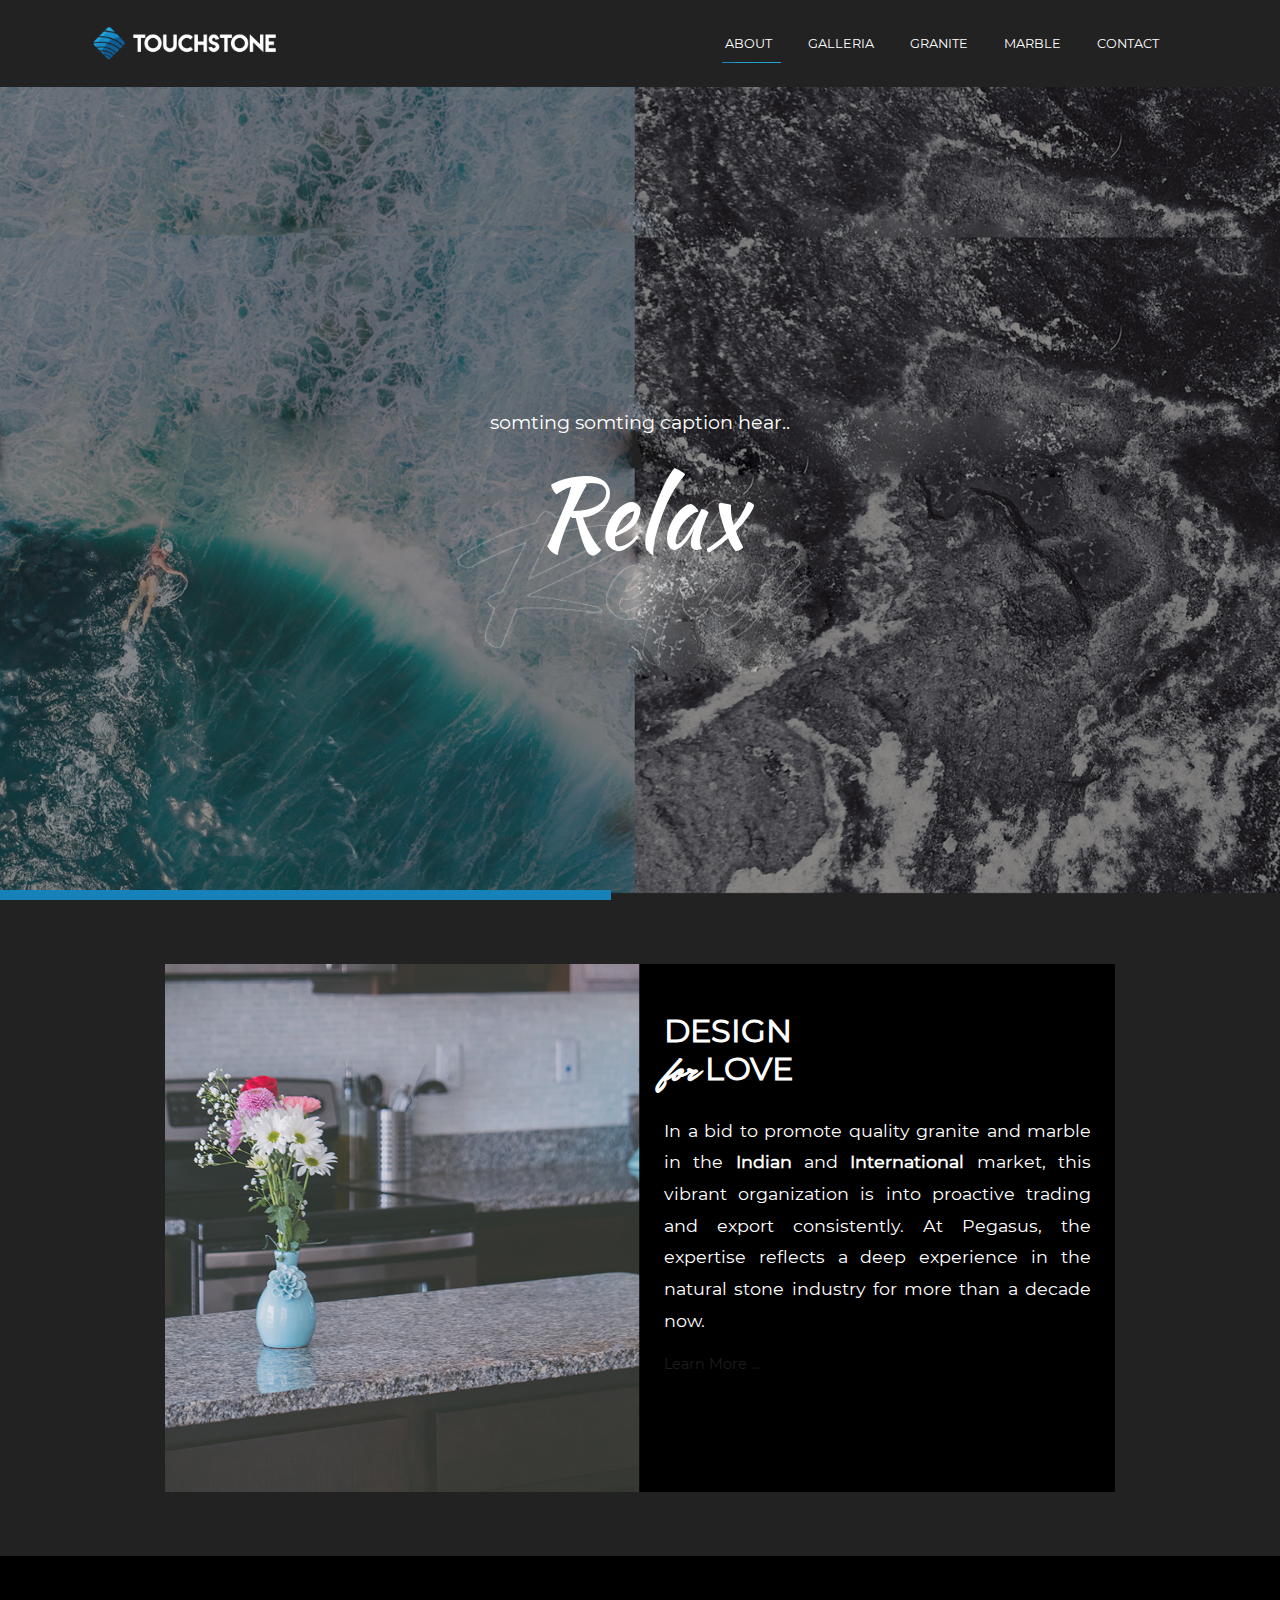
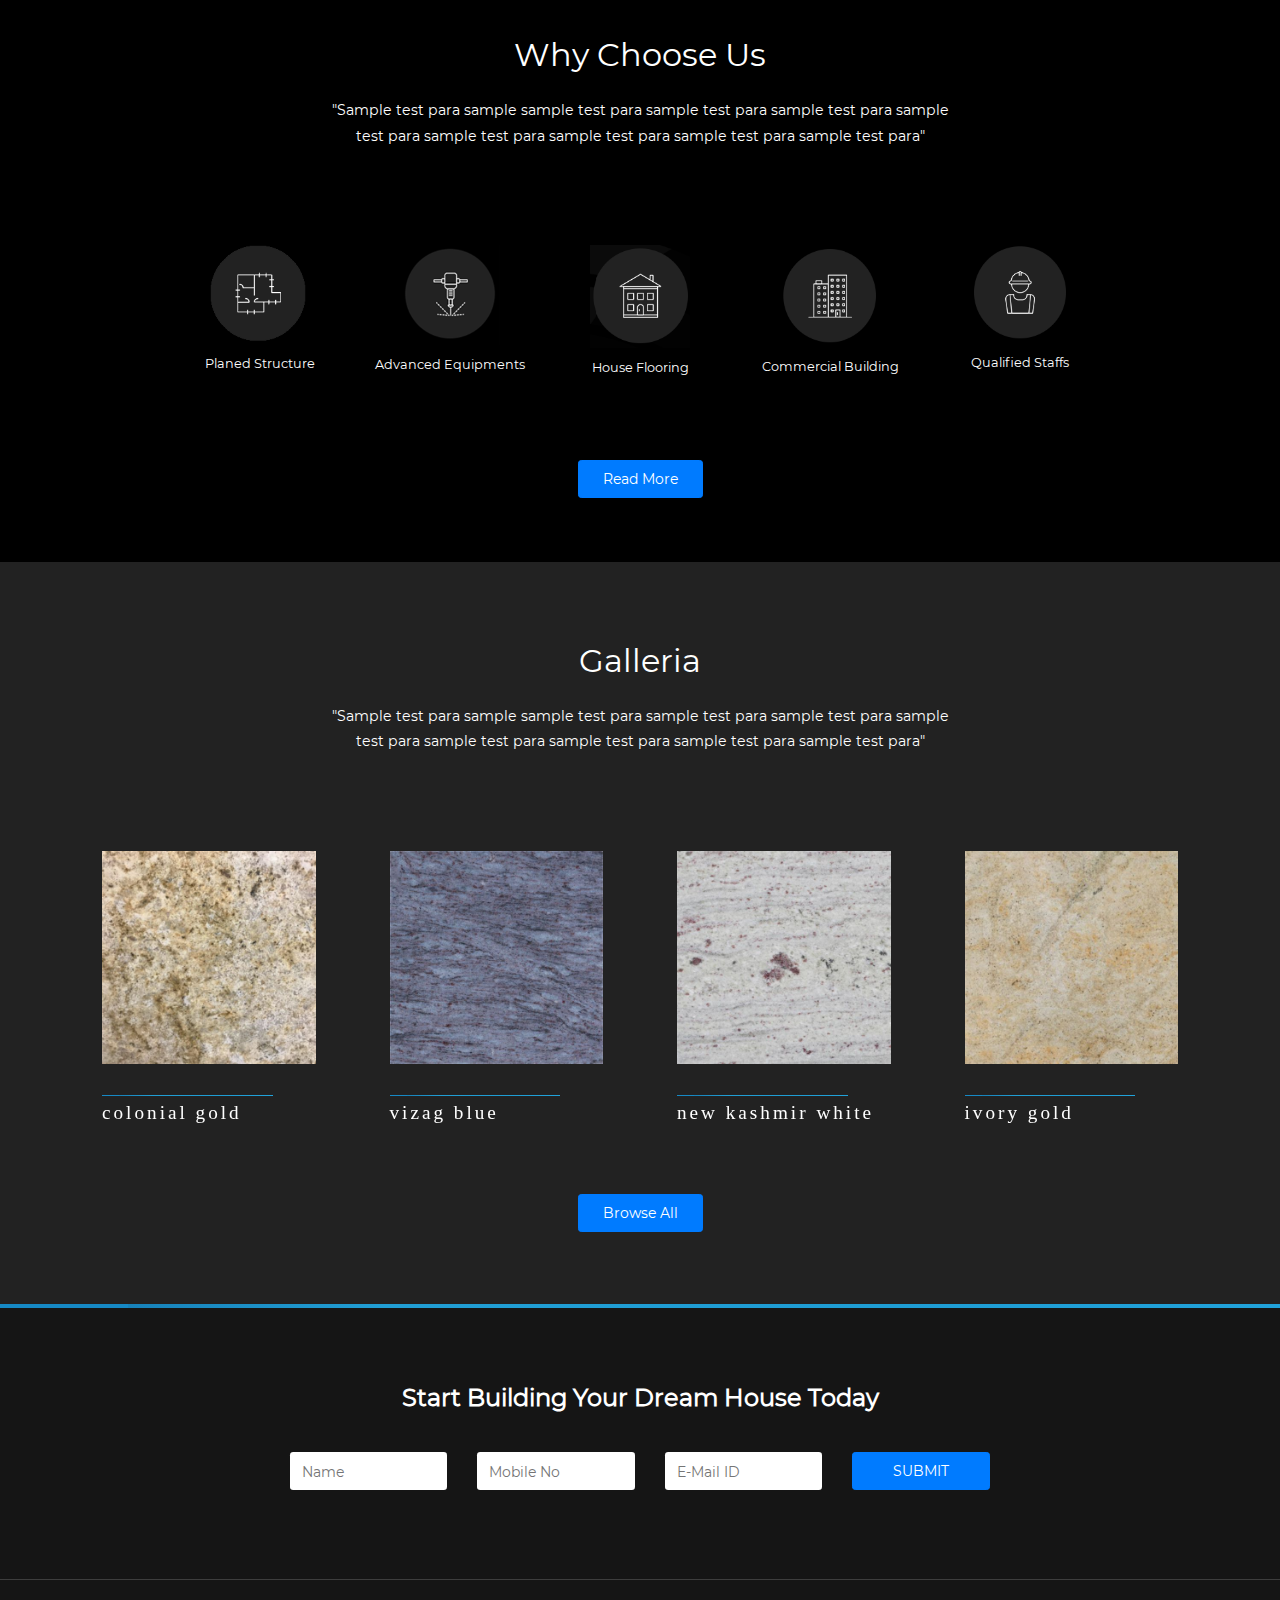
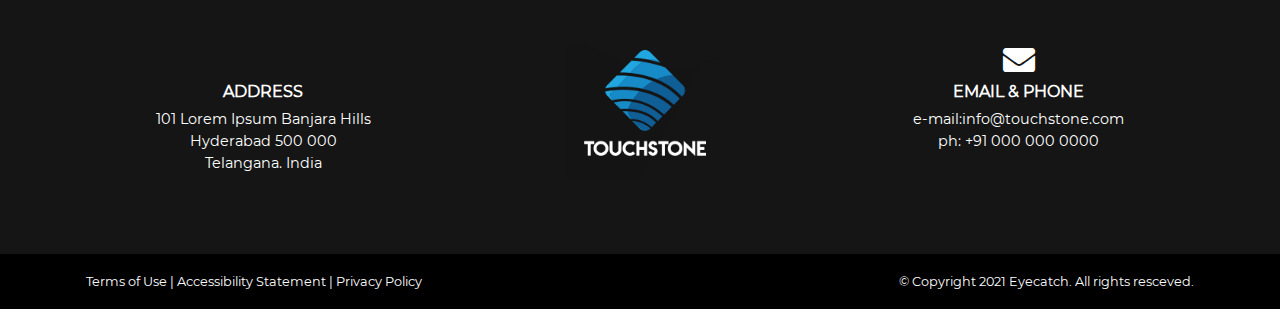
==== index.html @ d10c73c7 "wip" ====
<!DOCTYPE html>
<html lang="en">
<head>
  <meta charset="utf-8">
  <title>Touchstone</title>
  <meta content="width=device-width, initial-scale=1.0" name="viewport">
  <meta content="" name="keywords">
  <meta content="" name="description">
<meta name="theme-color" content="#ffffff">
  <link href="lib/bootstrap/css/bootstrap.min.css" rel="stylesheet">
  <link href="https://pro.fontawesome.com/releases/v5.10.0/css/all.css" rel="stylesheet" >
	<link href="https://fonts.googleapis.com/icon?family=Material+Icons" rel="stylesheet">
	  <link href="lib/animate/aos.css" rel="stylesheet">
	<link rel="stylesheet" href="lib/owl/owl.carousel.min.css" />
	<link rel="stylesheet" href="lib/viewbox/viewbox.css">
	<link href="lib/slider/css/style.css" rel="stylesheet">
	<link href="lib/slider/css/jquery.carousel-line-arrow.css" rel="stylesheet">

	<link href="css/style.css" rel="stylesheet">
</head>
<body id="page-top" class="home_page">
<div id="header" class="header-bg">
<nav class="navbar navbar-b navbar-trans navbar-expand-lg fixed-top" id="mainNav">
    <div class="container container-xl">
      <a class="navbar-brand js-scroll" href="#page-top"><img src="images/logo.png" alt="logo" class="logow"/></a>
      <button class="navbar-toggler collapsed" type="button" data-toggle="collapse" data-target="#navbarDefault"
        aria-controls="navbarDefault" aria-expanded="false" aria-label="Toggle navigation">
        <span></span>
        <span></span>
        <span></span>
      </button>
      <div class="navbar-collapse collapse justify-content-end" id="navbarDefault">
        <ul class="navbar-nav">
          <li class="nav-item">
			<a class="nav-link js-scroll about-link active" href="#about">About<span class="nav-line"></span></a>	
          </li>
          <li class="nav-item">
            <a class="nav-link js-scroll about-link" href="#galleria">Galleria</a>
          </li>
          <li class="nav-item">
            <a class="nav-link js-scroll about-link" href="products.html#Granite">Granite</a>
          </li>
			<li class="nav-item">
				<a class="nav-link js-scroll about-link" href="products.html#Marble">Marble</a>
			</li>
          <li class="nav-item">
            <a class="nav-link js-scroll about-link" href="#contact">Contact</a>
          </li>
        </ul>
      </div>
    </div>
  </nav>
</div>

<!--/ Home Slider Star /-->

	<div id="home" class="your-slider intro">
		<div class="your-slider-item">
			<img src="images/slider_bg_one.png" alt="">
			<div class="substrate"></div>
			<div class="slide-content">
				<p class="slider-caption">somting somting caption hear..</p>
				<h1 class="intro-title mb-4">Relax</h1>
			</div>
		</div>
		<div class="your-slider-item">
			<img src="images/slider_bg_one.png" alt="">
			<div class="substrate"></div>
			<div class="slide-content">
				<p class="slider-caption">somting somting caption hear..</p>
				<h1 class="intro-title mb-4">Relax</h1>
			</div>
		</div>
		<div class="your-slider-item">
			<img src="images/slider_bg_one.png" alt="">
			<div class="substrate"></div>
			<div class="slide-content">
				<p class="slider-caption">somting somting caption hear..</p>
				<h1 class="intro-title mb-4">Relax</h1>
			</div>
		</div>
		<div class="your-slider-item">
			<img src="images/slider_bg_one.png" alt="">
			<div class="substrate"></div>
			<div class="slide-content">
				<p class="slider-caption">somting somting caption hear..</p>
				<h1 class="intro-title mb-4">Relax</h1>
			</div>
		</div>
		<div class="your-slider-item">
			<img src="images/slider_bg_one.png" alt="">
			<div class="substrate"></div>
			<div class="slide-content">
				<p class="slider-caption">somting somting caption hear..</p>
				<h1 class="intro-title mb-4">Relax</h1>
			</div>
		</div>
	</div>
</div>
<!--/ Home Slider End /-->

<section id="about" class="about sec-pt4 sec-pb4"> 
	<div class="container">
		<div class="row justify-content-center">
			<div class="col-lg-5 bg-black-color p-0">
				<img src="images/about_img.png" alt="" class="img-fluid" />
			</div>
			<div class="col-lg-5 bg-black-color p-4">
				<h2 class="design-title pt-4">DESIGN<br><span class="sub-title-font">for</span> LOVE</h2>
				<div class="para">In a bid to promote quality granite and marble in the <b>Indian</b> and <b>International</b> market, this vibrant organization
				is into
				proactive trading and export consistently. At Pegasus, the expertise reflects a deep experience in the natural
				stone industry for more than a decade now.</div>
				<div class="learn-more"><a href="about.html">Learn More ...</a></div>
			</div>
		</div>
	</div>
</section> 

<section id="why" class="why sec-pt4 sec-pb4">
	<div class="container">
		<div class="row justify-content-center">
			<div class="col-md-7">
				<h2 class="subhead white-color">Why Choose Us</h2>
				<div class="para-center">"Sample test para sample sample test para sample test para sample test para sample test para sample test para sample test para sample test para sample test para"</div>
			</div> 
		</div>
		<div class="row sec-pt6 justify-content-between">
				<div class="col-md-1"></div>
				<div class="col-md-2 text-center">
					<img src="images/planed.png" class="circle-img" alt="" />
					<p class="icon-caption pt-2">Planed Structure</p>
				</div>
				<div class="col-md-2 text-center">
					<img src="images/equipments.png" class="circle-img" alt="" />
					<p class="icon-caption pt-2">Advanced Equipments</p> </div>
				<div class="col-md-2 text-center">
					<img src="images/house_flooring.png" class="circle-img" alt="" />
					<p class="icon-caption pt-2">House Flooring</p> </div>
				<div class="col-md-2 text-center">
					<img src="images/commercial_building.png" class="circle-img" alt="" />
					<p class="icon-caption pt-2">Commercial Building</p> </div>
				<div class="col-md-2 text-center">
					<img src="images/qualified_staffs.png" class="circle-img" alt="" />
					<p class="icon-caption pt-2">Qualified Staffs</p> </div>
				<div class="col-md-1"></div>
		</div>
		<div class="row sec-pt4 justify-content-center">
			<button type="button" class="btn btn-primary btn-sm">Read More</button>
		</div>
	</div>	
</section>

<section class="col-xl-12 productBlock">
	<div class="row justify-content-between">
		<div class="modal fade" id="productModal">
			<div class="modal-dialog modal-xl">
				<div class="modal-content">
				</div>
			</div>
		</div>
	</div>
</section>

<section id="galleria" class="galleria sec-pt4">
	<div class="container sec-pb4">
		<div class="row justify-content-center">
			<div class="col-md-7">
		<h2 class="subhead white-color">Galleria</h2>
				<div class="para-center">"Sample test para sample sample test para sample test para sample test para sample test
					para sample test para sample test para sample test para sample test para"</div>
			</div>
		</div>
		
			<div id="galleria-carousel" class="row sec-pt4">
				<div class="owl-carousel owl-theme">
				</div>
			</div>
		<h6 class="text-center"><a href="/products.html#Granite" class="btn btn-primary btn-sm">Browse All</a></h6>
	</div>
	<div class="center-line"></div>
</section>

<section id="contact" class="house-contact sec-pt4 sec-pb4">
	<div class="container">
		<h2 class="min-subhead white-color">Start Building Your Dream House Today</h2>
		<div class="row justify-content-center">
			<form id="contact-form" method="post" class="col-md-8 pad-t" name="contact-form" action="send_form_email.php">
				<div class="form-box">
					<input type="text" name="fullname" id="fullname" placeholder="Name" required="required"
						data-error="Name is required.">
				</div>
				<div class="form-box">
					<input type="text" id="mobile" name="mobile" placeholder="Mobile No" required="required"
						data-error="Mobile Number is required.">
				</div>
				<div class="form-box">
					<input type="email" name="email" id="email" placeholder="E-Mail ID" required="required"
						data-error="E-mail id is required.">
				</div>
				<div class="form-box">
					<button class="btn btn-primary btn-sm" type="submit" placeholder="SUBMIT" value="SEND"
						id="submit">SUBMIT</button>
				</div>
			</form>
		</div>
	</div>
</section>	
		<hr/>
<footer id="footer" class="footer sec-pt4">		
	<div class="container sec-pb4">
		<div class="row justify-content-around">
			<div class="text-center">
				<i class="far fa-map-marker-alt"></i>
				<h6 class="white-color">ADDRESS</h6>
				<p class="adds">101 Lorem Ipsum Banjara Hills<br>Hyderabad 500 000<br>Telangana. India </p>
			</div>
				<div>
					<img src="images/footer_logo.png" alt="" width="200px" class="pl-4 pr-4 pt-0" />
				</div>
			<div class="text-center">
				<i class="fa fa-envelope" aria-hidden="true"></i>
				<h6 class="white-color">EMAIL & PHONE</h6>
				<p class="adds">e-mail:info@touchstone.com<br>ph: +91 000 000 0000</p>
			</div>
		</div>
	</div>
</footer>
	<!-- Copyright -->
<div class="subfooter">
	<div class="container">
	<div class="row justify-content-between p-3" style="background-color: rgba(0, 0, 0, 0.2);">
		<div class="subfooter-para">Terms of Use | Accessibility Statement | Privacy Policy</div>
		<div class="subfooter-para">© Copyright 2021 <a class="white-color" href="https://eyecatch.co.in/">Eyecatch</a>. All rights resceved.</div>
	</div>
	</div>
</div>
	<!-- Copyright -->


  <a href="#" class="back-to-top"><i class="fa fa-chevron-up"></i></a>
  <div id="preloader"></div>
  <script src="lib/jquery/jquery.min.js"></script>
  <script src="lib/jquery/jquery-migrate.min.js"></script>
<script src="js/ajax.js"></script>
  <script src="lib/popper/popper.min.js"></script>
<script src="lib/bootstrap/js/bootstrap.min.js"></script>
  <script src="lib/easing/easing.min.js"></script>
  <script src="lib/counterup/jquery.counterup.js"></script>
  <script src="lib/animate/aos.js"></script>
	<script src="lib/owl/owl.carousel.min.js"></script>
  <script src="js/jquery.validate.min.js"></script>
<script src="lib/viewbox/jquery.viewbox.min.js"></script>
	<script src="js/jquery.animateTyping.js"></script>

<script src="lib/slider/js/jquery.carousel-line-arrow.js"></script>
<script src="lib/slider/js/main.js"></script>

	<script src="js/main.js"></script>
</body>
</html>
---- lib/viewbox/viewbox.css ----
.viewbox-container{
	position: fixed;
	top: 0;
	left: 0;
	right: 0;
	bottom: 0;
	background: rgba(0,0,0,.5);
	z-index: 700;
}
.viewbox-body{
	display: flex;
	flex-direction: column;
	position: absolute;
	top: 50%;
	left: 50%;
	background: #fff;
	-webkit-border-radius: 10px;
	-moz-border-radius: 10px;
	border-radius: 10px;
	-webkit-box-shadow: 0 0 10px rgba(0, 0, 0, 0.6);
	-moz-box-shadow: 0 0 10px rgba(0, 0, 0, 0.6);
	box-shadow: 0 0 10px rgba(0, 0, 0, 0.6);
	overflow: auto;
}
.viewbox-header{
	padding: 10px 0 0;
	margin: 0 10px;
	overflow: hidden;
	text-overflow: ellipsis;
	white-space: nowrap;
	max-width: 100%;
}
.viewbox-content{
	margin: 10px;
	width: 300px;
	height: 300px;
}
.viewbox-footer{
	padding: 0 0 10px;
	margin: 0 10px;
	overflow: hidden;
	text-overflow: ellipsis;
	white-space: nowrap;
	max-width: 100%;
}
.viewbox-content .viewbox-image{
	width: 100%;
	height: 100%;
}

/* buttons */
.viewbox-button-default{
	cursor: pointer;
    height: 64px;
    width: 64px;
}
.viewbox-button-default > svg{
	width: 100%;
	height: 100%;
	background: inherit;
	fill: inherit;
	pointer-events: none;
	transform: translateX(0px);
}
.viewbox-button-default{
	fill: #999;
}
.viewbox-button-default:hover{
    fill: #fff;
}

.viewbox-button-close{
	position:absolute;
	top:10px;
	right: 10px;
	z-index:9;
}
.viewbox-button-full-screen{
	position:absolute;
	top:84px;
	right: 10px;
	z-index:9;
}
.viewbox-button-next,
.viewbox-button-prev{
	position:absolute;
	top: 50%;
	height: 128px;
    width: 128px;
	margin: -64px 0 0;
	z-index:9;
}
.viewbox-button-next{
	right: 10px;
}
.viewbox-button-prev{
	left: 10px;
}
@media (max-width: 480px) {
	.viewbox-button-close{
		top: 0;
		right: 0;
	}
	.viewbox-button-next,
	.viewbox-button-prev{
		height: 81px;
    	width: 81px;
		margin-top: -40px;
	}
	.viewbox-button-next{
		right:-15px;
	}
	.viewbox-button-prev{
		left:-15px;
	}
}

/* loader */
.viewbox-container .loader{
	widows: 100%;
	position: absolute;
	left: 50%;
	top: 50%;
	margin:-25px 0 0 -25px;
}
.viewbox-container .loader *{
	margin: 0;
	padding: 0;
}
.viewbox-container .loader .spinner{
	width: 50px;
	height: 50px;
	position: relative;
	margin: 0 auto;
}
.viewbox-container .loader .double-bounce1,
.viewbox-container .loader .double-bounce2{
	width: 100%;
	height: 100%;
	border-radius: 50%;
	background-color: #999;
	opacity: 0.6;
	position: absolute;
	top: 0;
	left: 0;
	-webkit-animation: sk-bounce 2.0s infinite ease-in-out;
	animation: sk-bounce 2.0s infinite ease-in-out;
}
.viewbox-container .loader .double-bounce2 {
	-webkit-animation-delay: -1.0s;
	animation-delay: -1.0s;
}
@-webkit-keyframes sk-bounce{
	0%, 100% { -webkit-transform: scale(0.0) }
	50% { -webkit-transform: scale(1.0) }
}

@keyframes sk-bounce{
	0%, 100% { 
		transform: scale(0.0);
		-webkit-transform: scale(0.0);
	} 50% { 
		transform: scale(1.0);
		-webkit-transform: scale(1.0);
	}
}
---- lib/slider/css/style.css ----
* {
  margin: 0;
  padding: 0;
}

body .wrapper {
  max-width: 800px;
  width: 100%;
  margin: 150px auto;
  padding-top: 20px;
}

body .wrapper .your-slider {
  width: 100%;
}
/*# sourceMappingURL=style.css.map */
---- css/style.css ----
/*======================================
//--//-->   STYLES GENERALES
======================================*/

@font-face {
    font-family: 'Montserrat';
    src: url('../fonts/Montserrat-Regular.ttf');
    font-weight: normal;
    font-style: normal;
}

@font-face {
    font-family: 'OpenSans';
    src: url('../fonts/OpenSans-Regular.ttf');
    font-weight: normal;
    font-style: normal;
}

@font-face {
    font-family: 'KaushanScript-Regular';
    src: url('../fonts/KaushanScript-Regular.ttf');
    font-weight: normal;
    font-style: normal;
}

@font-face {
    font-family: 'PermanentMarker-Regular';
    src: url('../fonts/PermanentMarker-Regular.ttf');
    font-weight: normal;
    font-style: normal;
}

@font-face {
    font-family: 'MrDafoe-Regular';
    src: url('../fonts/MrDafoe-Regular.ttf');
    font-weight: normal;
    font-style: normal;
}

body {
    background-color: transparent;
    color: #000000;
    font-size: 1.1rem;
    line-height: 1.8;
    font-family: "Montserrat", sans-serif;
    overflow-x: hidden !important;
}

* {
    -webkit-box-sizing: border-box;
    -moz-box-sizing: border-box;
    box-sizing: border-box;
}

:root {
    --green: #44956f;
    --dark-green: #307e64;
    --white: #fff;
    --blue: #0f8fe0;
    --dark-blue: #00508d;
    --site-blue: #475776;
}

.gradient-blue {
    background-image: linear-gradient(180deg, var(--site-blue)2%, var(--site-blue));
}


h1,
h2,
h3,
h4,
h5,
h6 {
    color: #000000;
}

a {
    color: #1e1e1e;
    transition: all 0.5s ease-in-out;
}

a:hover {
    color: #aa6124;
    text-decoration: none;
    transition: all 0.5s ease-in-out;
}

.overlay-mf {
    background-color: #475776;
}

.overlay-mf {
    position: absolute;
    top: 0;
    left: 0px;
    padding: 0;
    height: 100%;
    width: 100%;
    opacity: .7;
}

.paralax-mf {
    position: relative;
    padding: 8rem 0;
}

.table-cell {
    display: table-cell;
    vertical-align: middle;
}

.sec-pt6 {
    padding-top: 6rem;
}

.sec-pb6 {
    padding-bottom: 6rem;
}

.sec-pt4 {
    padding-top: 4rem;
}

.sec-pb4 {
    padding-bottom: 4rem;
}

.sec-mt4 {
    margin-top: 4rem;
}

.sec-mb4 {
    margin-bottom: 4rem;
}

.sec-pl3 {
    padding-left: 3rem;
}

.sec-pt2 {
    padding-top: 2rem;
}

.sec-pb2 {
    padding-bottom: 2rem;
}

.sec-pt1 {
    padding-top: 1rem;
}

.sec-pb1 {
    padding-bottom: 1rem;
}

/* logo */
.logow {
    width: 200px;
    height: auto;
}

.logo-show {
    width: 150px;
    height: auto;
}


/* Prelaoder */
#preloader {
    position: fixed;
    top: 0;
    left: 0;
    right: 0;
    bottom: 0;
    z-index: 9999;
    overflow: hidden;
    background: #ffffff;
}

#preloader:before {
    content: "";
    position: fixed;
    top: calc(50% - 30px);
    left: calc(50% - 30px);
    border: 6px solid #475776;
    border-top: 6px solid #fff;
    border-radius: 50%;
    width: 60px;
    height: 60px;
    -webkit-animation: animate-preloader 1s linear infinite;
    animation: animate-preloader 1s linear infinite;
}

@-webkit-keyframes animate-preloader {
    0% {
        -webkit-transform: rotate(0deg);
        transform: rotate(0deg);
    }

    100% {
        -webkit-transform: rotate(360deg);
        transform: rotate(360deg);
    }
}

@keyframes animate-preloader {
    0% {
        -webkit-transform: rotate(0deg);
        transform: rotate(0deg);
    }

    100% {
        -webkit-transform: rotate(360deg);
        transform: rotate(360deg);
    }
}

/*======================================
//--//-->   NAVBAR
======================================*/


.navbar-b {
    transition: all .5s ease-in-out;
    background-color: rgb(34 34 34);
    padding-top: 0.8rem;
    padding-bottom: 0.8rem;
    font-family: "Montserrat", sans-serif;
}

.navbar-b.navbar-reduce {
    box-shadow: 0px 6px 9px 0px rgba(0, 0, 0, 0.06);
}

.navbar-b.navbar-trans .nav-item,
.navbar-b.navbar-reduce .nav-item {
    position: relative;
    padding-right: 10px;
    padding-left: 0;
}

.home_page .navbar-b.navbar-trans .nav-link {
    color: #ffffff;
}

.navbar-b.navbar-trans .nav-link,
.navbar-b.navbar-reduce .nav-link {
    color: #ffffff;
    text-transform: uppercase;
    font-size: 0.8rem;
    font-weight: 100;
    font-family: "Montserrat", sans-serif;
}

.navbar-b.navbar-trans .nav-link:before,
.navbar-b.navbar-reduce .nav-link:before {
    position: absolute;
    content: '';
    height: 1px;
    right: 0;
    left: 0;
    bottom: 0;
    transition: all 500ms ease;
}

/* .navbar-b.navbar-trans .nav-link:hover,
.navbar-b.navbar-reduce .nav-link:hover {
    color: #475776;
    font-weight: 700;
} */

.navbar-b.navbar-trans .nav-link:hover:before,
.navbar-b.navbar-reduce .nav-link:hover:before {
    width: 35px;
}

.navbar-b.navbar-trans .nav-link:hover:before,
.navbar-b.navbar-reduce .nav-link:hover:before,
.navbar-b.navbar-trans .show>.nav-link:before,
.navbar-b.navbar-trans .active>.nav-link:before,
.navbar-b.navbar-trans .nav-link.show:before,
.navbar-b.navbar-trans .nav-link.active:before,
.navbar-b.navbar-reduce .show>.nav-link:before,
.navbar-b.navbar-reduce .active>.nav-link:before,
.navbar-b.navbar-reduce .nav-link.show:before,
.navbar-b.navbar-reduce .nav-link.active:before {
    width: 67%;
    background: linear-gradient(to right, #1689c5 10%, #1782ba 10%, #219fd5 30%, #1e9dd4 70%, #21a3db 100%, #21a5de 100%);
}

.navbar-b.navbar-trans .nav-link:before {
    background-color: transparent;
}

.navbar-b.navbar-trans #brochure-nav .nav-link:before {
    background-color: #c4094a;
}


/* .navbar-b.navbar-trans .nav-link:hover {
    color: #475776;
    font-weight: 700;
} */

/* .navbar-b.navbar-trans .show>.nav-link,
.navbar-b.navbar-trans .active>.nav-link,
.navbar-b.navbar-trans .nav-link.show,
.navbar-b.navbar-trans .nav-link.active {
    color: #333333;
    font-weight: 700;
    font-family: "Montserrat", sans-serif;
} */

.nav-line {
    opacity: 0;
    text-align: center;
    line-height: 1.4;
}

.navbar-b.navbar-trans .nav-link.active .nav-line {
    opacity: 1;
    text-align: center;
    line-height: 1.4;
}

.nav-line:after {
    background: linear-gradient(to right, #1689c5 10%, #1782ba 10%, #219fd5 30%, #1e9dd4 70%, #21a3db 100%, #21a5de 100%);
    position: absolute;
    content: '';
    height: 1px;
    right: 15px;
    left: 15px;
    bottom: 0;
}

.navbar-b.navbar-reduce {
    transition: all .5s ease-in-out;
    background-color: rgb(34 34 34);
    padding-top: 2px;
    padding-bottom: 2px;
    border-bottom: 1px solid #848484;
}

.navbar-b.navbar-reduce .nav-link {
    color: #ffffff;
    font-family: "Montserrat", sans-serif;
}

.navbar-b.navbar-reduce .nav-link:before {
    background-color: transparent;
}

.navbar-b.navbar-reduce .navbar-brand {
    color: #79716d;
}

.navbar-b.navbar-reduce .navbar-toggler span {
    background-color: #ffffff;
}

.navbar-b .navbar-brand {
    color: #fff;
    font-size: 1.6rem;
    font-weight: 600;
}

.navbar-b .navbar-nav .dropdown-item.show .dropdown-menu,
.navbar-b .dropdown.show .dropdown-menu,
.navbar-b .dropdown-btn.show .dropdown-menu {
    -webkit-transform: translate3d(0px, 0px, 0px);
    transform: translate3d(0px, 0px, 0px);
    visibility: visible !important;
}

.navbar-b .dropdown-menu {
    margin: 1.12rem 0 0;
    border-radius: 0;
}

.navbar-b .dropdown-menu .dropdown-item {
    padding: .7rem 1.7rem;
    transition: all 500ms ease;
}

.navbar-b .dropdown-menu .dropdown-item:hover {
    background-color: #0078ff;
    color: #fff;
    transition: all 500ms ease;
}

.navbar-b .dropdown-menu .dropdown-item.active {
    background-color: #0078ff;
}

/*--/ Hamburger Navbar /--*/
.navbar-toggler {
    position: relative;
}

.navbar-toggler:focus,
.navbar-toggler:active {
    outline: 0;
}

.navbar-toggler span {
    display: block;
    background-color: #ffffff;
    height: 3px;
    width: 25px;
    margin-top: 4px;
    margin-bottom: 4px;
    -webkit-transform: rotate(0deg);
    transform: rotate(0deg);
    left: 0;
    opacity: 1;
}

.navbar-toggler span:nth-child(1),
.navbar-toggler span:nth-child(3) {
    transition: -webkit-transform .35s ease-in-out;
    transition: transform .35s ease-in-out;
    transition: transform .35s ease-in-out, -webkit-transform .35s ease-in-out;
}

.navbar-toggler:not(.collapsed) span:nth-child(1) {
    position: absolute;
    left: 12px;
    top: 10px;
    -webkit-transform: rotate(135deg);
    transform: rotate(135deg);
    opacity: 0.9;
}

.navbar-toggler:not(.collapsed) span:nth-child(2) {
    height: 12px;
    visibility: hidden;
    background-color: transparent;
}

.navbar-toggler:not(.collapsed) span:nth-child(3) {
    position: absolute;
    left: 12px;
    top: 10px;
    -webkit-transform: rotate(-135deg);
    transform: rotate(-135deg);
    opacity: 0.9;
}

/*======================================
//--//-->   INTRO
======================================*/
.slider-one {
    background: url('../images/slider_bg_one.jpg');
    background-repeat: no-repeat;
    background-size: cover;
    height: 100vh;
    background-position: center;
}

.slider-two {
    background: url('../images/slider_bg_two.jpg');
    background-repeat: no-repeat;
    background-size: cover;
    height: 100vh;
    background-position: center;
}

.slider-three {
    background: url('../images/slider_bg_three.jpg');
    background-repeat: no-repeat;
    background-size: cover;
    height: 100vh;
    background-position: center;
}

.slider-four {
    background: url('../images/slider_bg_foure.jpg');
    background-repeat: no-repeat;
    background-size: cover;
    height: 100vh;
    background-position: center;
}

.slider-five {
    background: url('../images/slider_bg_five.jpg');
    background-repeat: no-repeat;
    background-size: cover;
    height: 100vh;
    background-position: center;
}

.carousel-inner {
    width: 100%;
    height: auto;
    position: relative;
}

#home .carousel-inner img {
    width: 100%;
    height: 100vh;
}

.intro {
    position: relative;
    color: #fff;
}

.intro .intro-content {
    text-align: left !important;
    position: absolute;
}

.intro .overlay-itro {
    background-color: rgba(0, 0, 0, 0.2);
    position: absolute;
    top: 0;
    left: 0px;
    padding: 0;
    height: 100%;
    width: 100%;
    opacity: .9;
    z-index: 1;
}

.intro .intro-title {
    color: #fff;
    font-weight: 500;
    font-size: 6rem;
    text-align: center !important;
    font-family: 'KaushanScript-Regular';
    /* font-family: 'PermanentMarker-Regular'; */
}

.title-font {
    font-family: 'PermanentMarker-Regular';
}

.sub-title-font {
    font-family: 'MrDafoe-Regular';
}

.intro-single .intro-title {
    text-transform: uppercase;
    font-size: 3rem;
    text-align: left;
}

.intro .slide-content {
    position: absolute;
    top: 45%;
    /* left: 9%; */
    text-align: center;
}

.logo-img {
    width: 150px !important;
    height: auto !important;
    position: absolute;
    top: 0;
    left: 10%;
}

.carousel-indicators li {
    border-radius: 50%;
    border: 3px solid #ffffff;
    width: 15px;
    height: 15px;
    background-color: transparent;
}

.carousel-indicators .active {
    background-color: #128e40;
}

.border-bline {
    border-bottom: 3px solid #AA6124;
    width: 20%;
}

@-webkit-keyframes zoomout {
    0% {
        transform: scale(1.1);
    }

    50% {
        transform: scale(1.05);
    }

    100% {
        transform: scale(1);
    }
}

@keyframes zoomout {
    0% {
        transform: scale(1.1);
    }

    50% {
        transform: scale(1.05);
    }

    100% {
        transform: scale(1);
    }
}

@-webkit-keyframes run {
    0% {
        left: 0;
    }

    100% {
        left: 100%;
    }
}

@keyframes run {
    0% {
        left: 0;
    }

    100% {
        left: 100%;
    }

}

@-webkit-keyframes zoomIn {
    0% {
        transform: scale(1);
    }

    /* 50% {
        transform: scale(1.1);
    } */

    100% {
        transform: scale(1.2);
    }
}

@keyframes zoomIn {
    0% {
        transform: scale(1);
    }

    /* 50% {
        transform: scale(1.1);
    } */

    100% {
        transform: scale(1.2);
    }
}

.intro .intro-title {
    -webkit-animation: linear infinite;
    -webkit-animation-name: run;
    -webkit-animation-duration: 3s;
    animation: linear infinite;
    animation-name: run;
    animation-duration: 3s;
}

.slider-caption {
    font-size: 1.2rem;
}

/* .carousel-inner .slider {
    -webkit-animation: zoomout 3s ease-in;
    animation: zoomout 3s ease-in;
}

.animated {
    -webkit-animation-duration: 1.5s;
    animation-duration: 1.5s;
} */



/*======================================
//--//-->   HOME
======================================*/
/* .header-bg {
    background-image: linear-gradient(to right, rgba(255, 255, 255, 0) 50%, rgba(255, 255, 255, 0) 50%, rgba(255, 255, 255, 1) 50%, rgba(255, 255, 255, 1) 100%), url('../images/pegasus-cover-bg.jpg');
    background-repeat: no-repeat;
} */

/* .header-bg {
    -webkit-animation: fadeinout 3s linear forwards infinite;
    animation: fadeinout 3s linear forwards infinite;
    opacity: 0;
}

@-webkit-keyframes fadeinout {
    50% {
        opacity: 1;
    }
}

@keyframes fadeinout {
    50% {
        opacity: 1;
    }
} */

.home {
    background-size: cover;
    top: 0;
    left: 0;
    right: 0;
    padding: 0;
    height: 100vh;
    width: 100%;
}

.home .banner-title {
    font-family: 'FontAwesome';
    text-align: center;
    width: 100%;
    font-size: 3.5rem;
    position: absolute;
    display: block;
    align-items: center;
    justify-content: center;
    top: 45%;
    color: #ffffff;
}

.bg-black-color {
    background-color: #000000;
    color: #ffffff;
    /* border: 15px solid #222222; */
}

.design-title {
    color: #ffffff;
    font-weight: 600;
}

.productBlock {
    min-height: 0 !important;
}

.text-right {
    text-align: right;
}

.black-color {
    color: #000000;
}

.white-color {
    color: #ffffff;
}

.linebox {
    text-align: center;
    position: relative;
    line-height: 0;
    padding: 0;
    display: flex;
    align-items: center;
    justify-content: center;
    margin: 1% 30%;
}

.linebox:after {
    background: linear-gradient(to right, #AA6124 10%, #AA6124 10%, #A47E63 30%, #A47E63 70%, #AA6124 100%, #AA6124 100%);
    position: absolute;
    content: '';
    height: 4.5px;
    right: -50px;
    left: -50px;
    bottom: 0;
}

.protuct-line {
    text-align: center;
    position: relative;
    line-height: 1.4;
    width: 80%;
    margin-top: 2rem;
}

.protuct-line:after {
    background: linear-gradient(to right, #1689c5 10%, #1782ba 10%, #219fd5 30%, #1e9dd4 70%, #21a3db 100%, #21a5de 100%);
    position: absolute;
    content: '';
    height: 1px;
    right: 0;
    left: 0;
    bottom: 0;
}

.center-line {
    text-align: center;
    position: relative;
    line-height: 1.4;
    width: 100%;
    margin: auto;
}

.center-line:after {
    background: linear-gradient(to right, #1689c5 10%, #1782ba 10%, #219fd5 30%, #1e9dd4 70%, #21a3db 100%, #21a5de 100%);
    position: absolute;
    content: '';
    height: 4px;
    right: 0;
    left: 0;
    /* bottom: -7.5px; */
}

.display-table {
    width: 100%;
    height: 100%;
    display: table;
    z-index: 1;
}


/* Ardventages */
.poster-img.img-fluid {
    width: 100%;
    height: 372px;
}

/*======================================
//--//-->   ABOUT
======================================*/
.about {
    background: #222222;
}

.why {
    background: #000000;
}

.subhead {
    text-align: center;
    padding: 1rem;
}

.min-subhead {
    text-align: center;
    padding: 1rem;
    font-size: 1.5rem;
    font-weight: 600;
}

.para-center {
    text-align: center;
    font-size: 0.8em;
    color: #ffffff;
}

.icon-caption {
    color: #ffffff;
    font-size: 0.8rem;
    text-align: center;
}

.circle-img {
    background: #222222;
    width: 100px;
}

.ftas {
    font-family: 'FontAwesome';
    letter-spacing: 3px;
    font-size: 1.2rem;
    text-transform: lowercase;
}

.para {
    text-align: justify;
    padding-top: 1rem;
}

.learn-more {
    color: #333333;
    font-size: 0.9rem;
    padding-top: 1rem;
    font-weight: 500;
}

.rightline {
    background: linear-gradient(to right, #AA6124 10%, #AA6124 10%, #A47E63 30%, #A47E63 70%);
    content: '';
    height: 4px;
    max-width: 25%;
    text-align: right;
    margin-right: 0;
}

.vision {
    background: #E5E5E5;
}

.granite {
    background: #ffffff;
}

.marble {
    background: #E5E5E5;
}

.key_highlights {
    background: #ffffff;
}

.product_applications {
    background: #E5E5E5;
}

.premier_clientele ul li.style-none {
    list-style-type: none;
}

.csr {
    background: #ffffff;
}

.achievements {
    background: #ffffff;
}

.house-contact {
    background: #151515;
}

#contact-form {
    display: flex;
}

/*======================================
//--//-->   Products
======================================*/
ul {
    margin-left: 1.1rem;
    margin-right: 1.1rem;
}

.nav.flex-column.col-sm-3 {
    margin: 0;
    height: 100%;
    max-height: 300px;
    display: block !important;
    overflow-x: hidden;
    overflow-y: scroll;
}

#product {
    background: #ffffff;
    /* padding: 2rem 0 6rem 0; */
    text-transform: uppercase;
}

#product .tab-content {
    margin-top: 30px;
}

.tab-content>.active {
    display: inline-block;
}

.is-hidden {
    display: none !important;
}

.product-title {
    border-bottom: 2px soli #dc3545;
    display: inline;
}

p.textoverflow {
    display: block;
    display: -webkit-box;
    max-width: 100%;
    max-height: 100px;
    margin: 0 auto;
    line-height: 1.5;
    -webkit-line-clamp: 4;
    -webkit-box-orient: vertical;
    overflow: hidden;
    text-overflow: ellipsis;
}

a {
    cursor: default;
}


.nav-tabs .nav-link:hover,
a:not([href]):not([tabindex]):hover {
    color: #495057;
    background-color: #efeeef;
}

.nav-tabs .nav-item.show .nav-link,
.nav-tabs .nav-link.active,
.nav-tabs .nav-link:focus,
a:not([href]):not([tabindex]).active,
a:not([href]):not([tabindex]):focus {
    color: #ffffff;
    background-color: #1b5c7e;
    border-color: #dee2e6 #dee2e6 #fff;
}

.nav-tabs .nav-link {
    border: 1px solid transparent;
    border-top-left-radius: 0;
    border-top-right-radius: 0;
}

.types {
    font-size: 1.8rem;
    position: sticky;
    top: 0;
    background: #fff;
}

.border-pad {
    /* border: 1px solid #d4d4d4;
    padding: 10px; */
    /* box-shadow: 0 4px 8px 0 rgba(0, 0, 0, 0.2), 0 20px 20px 0 rgba(0, 0, 0, 0.19);
    margin-bottom: 25px; */
    box-shadow: 0 4px 8px 0 rgb(0 0 0 / 20%), 0 20px 20px 0 rgb(0 0 0 / 7%);
    margin-bottom: 25px;
}

.protext {
    font-size: 1rem;
    text-align: center;
}

.site-color {
    text-align: center;
    color: #1b5c7e;
}

#product_content .para {
    text-transform: initial !important;
}

.img-fluid.fix-height {
    /* height: 200px; */
    width: 100%;
}

.show-small-img {
    width: 85px;
    height: auto;
    padding: 8px;
}

/* Modal */
@media screen and (max-height: 600px) {
    .bgdesign:after {
        background: transparent;
        z-index: -1;
    }
}

@media screen and (min-width: 992px) {

    .bgdesign {

        position: relative;

    }



    .bgdesign:after {

        content: '';

        position: absolute;

        bottom: 0;

        background: url(../image/pattern1.png) bottom right no-repeat fixed;

        width: 100%;

        left: 0%;

        top: 41%;

        background-size: 50%;

        transform: translate(-3%, 29%) rotate(169deg);

    }

}

.modal {

    position: fixed;

    top: 0;

    right: 0;

    bottom: 0;

    left: 0;

    overflow: hidden;

    background-color: #fff;

}

.modal-dialog {

    position: fixed;

    margin: 0;

    width: 100%;
    max-width: calc(100% - 80px);
    height: 100%;

    padding: 0;

}

.modal-content {

    overflow: hidden;

    position: absolute;

    top: 0;

    right: 0;

    bottom: 0;

    left: 0;

    border-radius: 0;

    box-shadow: none;
    text-align: center;
}


.modal p {
    color: #4e4e4e;
}

#brand thead tr {
    background-color: #365d98;
    color: #ffffff;
}

#brand tbody tr:nth-child(even) {
    background-color: #efeeef;
    color: #495057;
}

#brand tbody tr:nth-child(odd) {
    background-color: #ffffff;
    color: #495057;
}

.wcolor {
    color: #ffffff;
    background-color: #365d98;
}

.modal-content {
    background-color: #ffffff !important;
    border: none !important;

}

.img-fluid.modal-img {
    height: auto !important;
}

.close {
    float: right;
    font-size: 2.5rem;
    font-weight: 700;
    line-height: 1;
    color: #000;
    text-shadow: 0 1px 0 #fff;
    opacity: .5;
    z-index: 99999;
}

@media screen and (max-width: 768px) {
    .modal-header {

        background: transparent;

        padding: 30px 0;

    }

    .modal-dialog {
        max-width: 100%;
    }
}

.modal-header {

    position: absolute;

    top: 0;

    right: 0;

    left: 0;

    height: 50px;

    padding: 10px;

    border: 0;

}

.modal-title {

    font-size: 2em;

    color: #ED3237;

    line-height: 30px;

    font-weight: bold;
    padding: 5px 15px 15px 5px;

}

.modal-body {
    position: absolute;
    top: 0;
    bottom: 0;
    width: 100%;
    overflow: auto;
}

.modal-footer {
    position: absolute;
    right: 0;
    bottom: 0;
    left: 0;
    height: 60px;
    padding: 10px;
    background: #D9DADA;
    z-index: 999;
}

.modal .btn {
    height: 40px;
    border-radius: 0;
}

.modal .btn:focus,
.modal .btn:active,
.modal .btn:active:focus {
    box-shadow: none;
    outline: none;
}

.modal .btn-modal {
    position: absolute;
    top: 50%;
    left: 50%;
    margin-top: -20px;
    margin-left: -100px;
    width: 200px;
}



::-webkit-scrollbar {

    -webkit-appearance: none;

    width: 10px;

    background: #f1f3f5;

    border-left: 1px solid #d3d9e0;

}

::-webkit-scrollbar-thumb {

    background: #b5c0cb;

}

@media screen and (max-width: 768px) {
    .modal {
        left: 0;
    }
}

/*======================================
//--//-->   Galleria
======================================*/
.galleria {
    background: #222222;
}

.galleria .owl-carousel .item {
    padding: 2rem;
}

.viewbox-container {
    z-index: 9999;
}

/*======================================
//--//-->   Clients & projects
======================================*/
hr.divide-line {
    margin-top: 2.5rem;
    margin-bottom: 2.5rem;
    border: 0;
    border-top: 1px solid rgba(0, 0, 0, 1);
}

.client-img {
    width: 100%;
    max-width: 200px;
}

/*======================================
//--//-->   FOOTER
======================================*/
.footer {
    color: #ffffff;
    background: #151515 !important;
    font-weight: 500;
}

.footer-logo {
    padding: 0 1.5rem 1.5rem 1.5rem;
}

.footer h6 {
    font-weight: 600;
}

.adds-title {
    font-size: 1.5rem;
    padding-bottom: 1rem;
}

.footer .adds {
    line-height: 1.5;
    font-size: 0.9rem;
}

.footer .far,
.footer .fa {
    font-size: 2rem;
}

.subfooter {
    background: #000000;
    color: #ffffff;
}

.subfooter-para {
    font-size: 0.8rem;
}

/*======================================
//--//-->   MEDIA QUERIES
======================================*/


@media (min-width: 1500px) {

    .home .banner-title {
        font-size: 6rem;
    }
}

@media (min-width: 768px) {

    .navbar-b.navbar-trans .nav-item,
    .navbar-b.navbar-reduce .nav-item {
        padding-left: 10px;
    }

    .navbar-b.navbar-trans .nav-link:before,
    .navbar-b.navbar-reduce .nav-link:before {
        margin-left: 18px;
    }

    .intro .intro-title {
        font-size: 6rem;
        text-align: center;
    }

    .intro-single .intro-title {
        font-size: 3.5rem;
    }
}

@media (max-width: 1024px) {

    .linebox {
        margin: 1% 20%;
    }

    .linebox:after {
        right: 0;
        left: 0;
    }
}

@media (max-width: 768px) {
    .home .banner-title {
        font-size: 2.5rem;
    }

    .about.sec-pt4 {
        padding-top: 1rem;
    }

    .sec-pl3 {
        padding-left: 15px;
    }

    /* .header-bg {
        background-image: url(../images/pegasus-cover-bg.jpg);
    } */


    .logo-img {
        top: 10%;
        left: 5%;
    }

    /* .home .banner-title .black-color {
        color: #fff;
    } */


    .subhead {
        text-align: center;
        padding: .5rem;
    }

    .navbar-toggler span {
        display: block;
        /* background-color: #ffffff; */
    }

    .footer-logo {
        padding: 0 1.5rem 1.5rem 0;
    }
}

@media (max-width: 767px) {

    .home_page .navbar-b.navbar-trans .nav-link,
    .home_page .navbar-b.navbar-reduce .nav-link {
        color: #ffffff;
    }

    .home_page .navbar-toggler span {
        background-color: #fff;
    }

    .navbar-toggler span {
        background-color: #000;
    }

    .linebox {
        margin: 1% 15px;
    }

    .linebox:after {
        right: 0;
        left: 0;
    }
}



.back-to-top {
    position: fixed;
    bottom: 3rem;
    right: 3rem;
    z-index: 99;
    background: rgba(0, 0, 0, 0.6);
    padding: .7rem 1rem;
    color: #999;
}

.back-to-top:hover {
    color: white;
    border-radius: 50%;
    box-shadow: 2px 2px 5px rgba(0, 0, 0, 0.6);
}

/*dropdown */
.dropdown-menu {
    background-color: rgba(0, 0, 0, 0.7);
}



.form-reservations-box {
    width: 70%;
    margin: 0 auto;
}

.reservations-main h4 {
    text-align: center;
    font-weight: 500;
    font-family: 'arial', sans-serif;
    font-size: 22px;
    padding-top: 25px;
}

.reservations-main p {
    text-align: center;
    font-family: 'arial', sans-serif;
    font-size: 16px;
}

.reservations-box {
    padding-top: 30px;
}

.form-box {
    margin-bottom: 10px;
    padding: 15px;
    /* min-height: 53px; */
}

.why .btn-sm,
.galleria .btn-sm {
    line-height: 2;
    border-radius: .2rem;
    padding: 0.25rem 1.5rem;
}

.form-box input {
    width: 100%;
    border: none;
    background: #ffffff;
    color: #4A5159;
    padding: 6px 12px;
    line-height: 1.5;
    border-radius: .2rem;
    opacity: 1;
}

.form-box .btn-sm {
    padding: 0.25rem 2.5rem;
    font-size: .875rem;
    line-height: 2;
    border-radius: .2rem;
}

hr {
    margin-top: 0;
    margin-bottom: 0;
    border: 0;
    border-top: 1px solid #3d3d3d;
}

.form-box select {
    width: 100%;
    border: 2px dotted #ccc;
    background: #f5f5f5;
    color: #202020;
    padding: 12px;
    text-transform: capitalize;
    border-radius: 4px;
    -webkit-appearance: none;
    -moz-appearance: none;
    -ms-appearance: none;
    -o-appearance: none;
    appearance: none;
}

.form-box .bootstrap-select:not([class*=col-]):not([class*=form-control]):not(.input-group-btn) {
    width: 100%;
}

.form-box .bootstrap-select button {
    width: 100%;
    border: 2px dotted #ccc;
    background: #f5f5f5;
    color: #202020 !important;
    padding: 15px;
    text-transform: capitalize;
    border-radius: 4px;
    -webkit-appearance: none;
    -moz-appearance: none;
    -ms-appearance: none;
    -o-appearance: none;
    appearance: none;
}

.form-box select option {
    -webkit-appearance: none;
    -moz-appearance: none;
    appearance: none;
    padding: 5px;
}

::-webkit-input-placeholder {
    /* Chrome */
    /* color: #8a5d3b; */
    font-size: 14px;
    font-weight: 300;
    text-transform: capitalize;
}

:-ms-input-placeholder {
    /* IE 10+ */
    /* color: #8a5d3b; */
    font-size: 14px;
    font-weight: 300;
    text-transform: capitalize;
}

::-moz-placeholder {
    /* Firefox 19+ */
    /* color: #8a5d3b; */
    font-size: 14px;
    font-weight: 300;
    text-transform: capitalize;
    opacity: 1;
}

:-moz-placeholder {
    /* Firefox 4 - 18 */
    /* color: #8a5d3b; */
    font-size: 14px;
    font-weight: 300;
    text-transform: capitalize;
    opacity: 1;
}

.reserve-book-btn {
    text-align: right;
    /* padding-top: 30px; */
}

.reserve-book-btn button a {
    color: #fff;
}

.reserve-book-btn button:hover {
    background: none;
    color: #8a5d3b;
}

.reserve-book-btn button {
    color: #000000;
    min-width: 219px;
    padding: 6px 12px;
    display: inline-block;
    text-align: center;
    font-weight: 800;
    text-transform: uppercase;
    font-size: 18px;
}

.reserve-book-btn button:hover a {
    background: none;
    border: none;
}

textarea:focus,
input:focus,
select:focus,
.bootstrap-select .dropdown-toggle:focus {
    outline: none !important;
}

.error {
    color: red;
}

.slide-content {
    position: absolute;
    top: 45%;
    /* left: 9%; */
    text-align: center;
}

.logo-img {
    width: 150px !important;
    height: auto !important;
    position: absolute;
    top: 0;
    left: 10%;
}
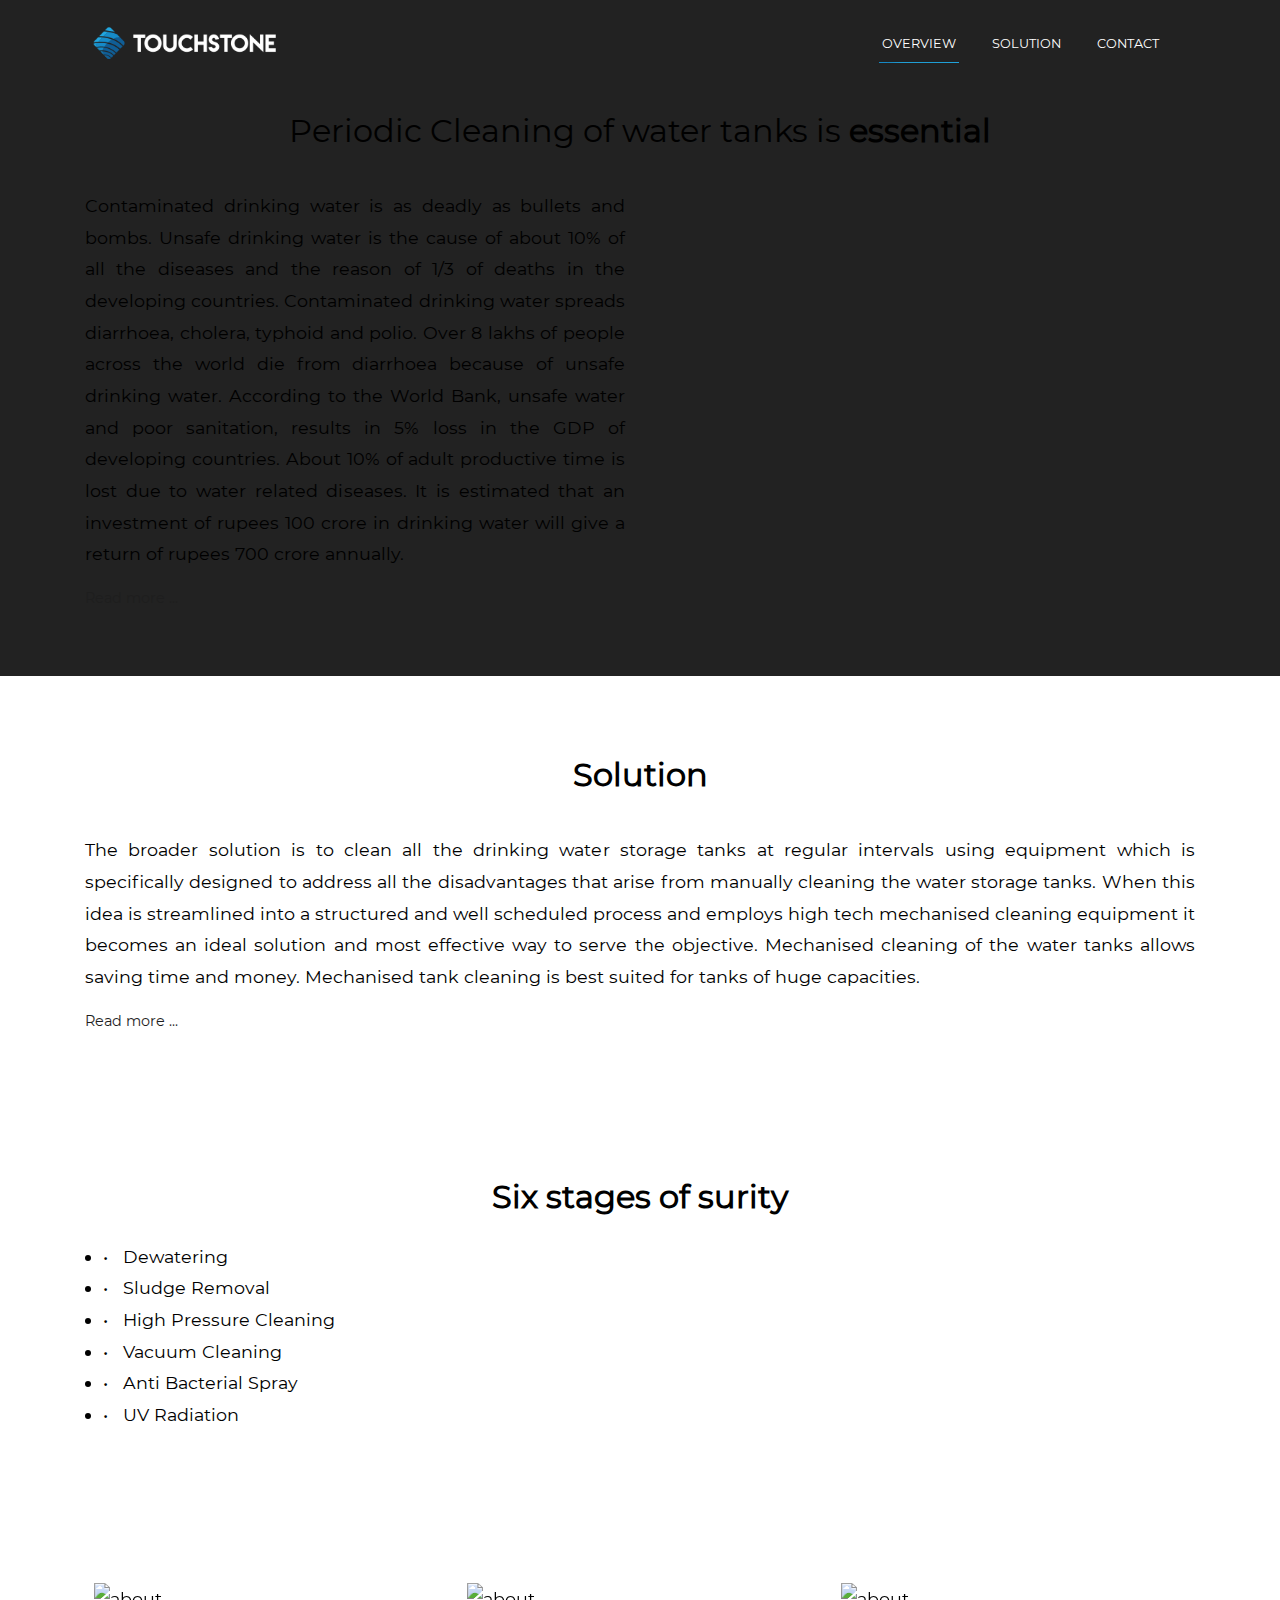
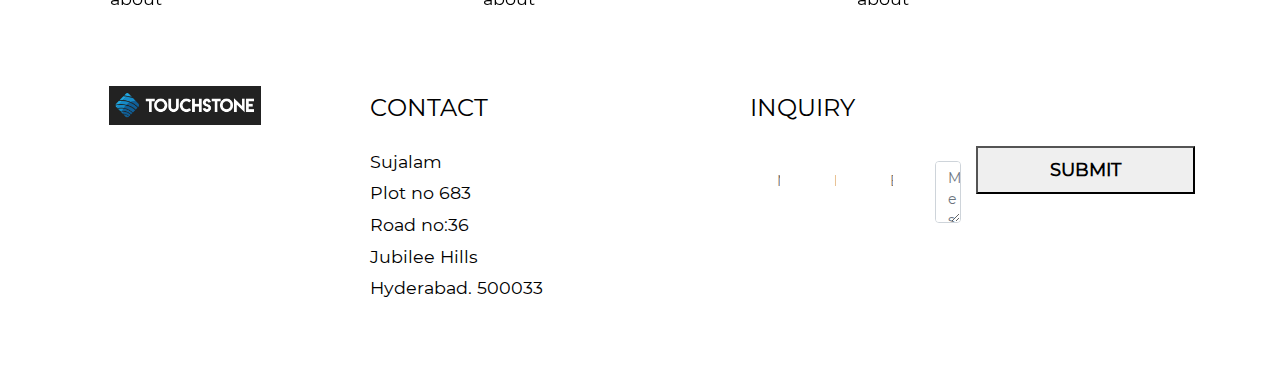
==== commit bcb32933: "contact details changed" ====
--- a/index.html
+++ b/index.html
@@ -1,261 +1,186 @@
-<!DOCTYPE html>
-<html lang="en">
-<head>
-  <meta charset="utf-8">
-  <title>Touchstone</title>
-  <meta content="width=device-width, initial-scale=1.0" name="viewport">
-  <meta content="" name="keywords">
-  <meta content="" name="description">
-<meta name="theme-color" content="#ffffff">
-  <link href="lib/bootstrap/css/bootstrap.min.css" rel="stylesheet">
-  <link href="https://pro.fontawesome.com/releases/v5.10.0/css/all.css" rel="stylesheet" >
-	<link href="https://fonts.googleapis.com/icon?family=Material+Icons" rel="stylesheet">
-	  <link href="lib/animate/aos.css" rel="stylesheet">
-	<link rel="stylesheet" href="lib/owl/owl.carousel.min.css" />
-	<link rel="stylesheet" href="lib/viewbox/viewbox.css">
-	<link href="lib/slider/css/style.css" rel="stylesheet">
-	<link href="lib/slider/css/jquery.carousel-line-arrow.css" rel="stylesheet">
-
-	<link href="css/style.css" rel="stylesheet">
-</head>
-<body id="page-top" class="home_page">
-<div id="header" class="header-bg">
-<nav class="navbar navbar-b navbar-trans navbar-expand-lg fixed-top" id="mainNav">
-    <div class="container container-xl">
-      <a class="navbar-brand js-scroll" href="#page-top"><img src="images/logo.png" alt="logo" class="logow"/></a>
-      <button class="navbar-toggler collapsed" type="button" data-toggle="collapse" data-target="#navbarDefault"
-        aria-controls="navbarDefault" aria-expanded="false" aria-label="Toggle navigation">
-        <span></span>
-        <span></span>
-        <span></span>
-      </button>
-      <div class="navbar-collapse collapse justify-content-end" id="navbarDefault">
-        <ul class="navbar-nav">
-          <li class="nav-item">
-			<a class="nav-link js-scroll about-link active" href="#about">About<span class="nav-line"></span></a>	
-          </li>
-          <li class="nav-item">
-            <a class="nav-link js-scroll about-link" href="#galleria">Galleria</a>
-          </li>
-          <li class="nav-item">
-            <a class="nav-link js-scroll about-link" href="products.html#Granite">Granite</a>
-          </li>
-			<li class="nav-item">
-				<a class="nav-link js-scroll about-link" href="products.html#Marble">Marble</a>
-			</li>
-          <li class="nav-item">
-            <a class="nav-link js-scroll about-link" href="#contact">Contact</a>
-          </li>
-        </ul>
-      </div>
-    </div>
-  </nav>
-</div>
-
-<!--/ Home Slider Star /-->
-
-	<div id="home" class="your-slider intro">
-		<div class="your-slider-item">
-			<img src="images/slider_bg_one.png" alt="">
-			<div class="substrate"></div>
-			<div class="slide-content">
-				<p class="slider-caption">somting somting caption hear..</p>
-				<h1 class="intro-title mb-4">Relax</h1>
-			</div>
-		</div>
-		<div class="your-slider-item">
-			<img src="images/slider_bg_one.png" alt="">
-			<div class="substrate"></div>
-			<div class="slide-content">
-				<p class="slider-caption">somting somting caption hear..</p>
-				<h1 class="intro-title mb-4">Relax</h1>
-			</div>
-		</div>
-		<div class="your-slider-item">
-			<img src="images/slider_bg_one.png" alt="">
-			<div class="substrate"></div>
-			<div class="slide-content">
-				<p class="slider-caption">somting somting caption hear..</p>
-				<h1 class="intro-title mb-4">Relax</h1>
-			</div>
-		</div>
-		<div class="your-slider-item">
-			<img src="images/slider_bg_one.png" alt="">
-			<div class="substrate"></div>
-			<div class="slide-content">
-				<p class="slider-caption">somting somting caption hear..</p>
-				<h1 class="intro-title mb-4">Relax</h1>
-			</div>
-		</div>
-		<div class="your-slider-item">
-			<img src="images/slider_bg_one.png" alt="">
-			<div class="substrate"></div>
-			<div class="slide-content">
-				<p class="slider-caption">somting somting caption hear..</p>
-				<h1 class="intro-title mb-4">Relax</h1>
-			</div>
-		</div>
-	</div>
-</div>
-<!--/ Home Slider End /-->
-
-<section id="about" class="about sec-pt4 sec-pb4"> 
-	<div class="container">
-		<div class="row justify-content-center">
-			<div class="col-lg-5 bg-black-color p-0">
-				<img src="images/about_img.png" alt="" class="img-fluid" />
-			</div>
-			<div class="col-lg-5 bg-black-color p-4">
-				<h2 class="design-title pt-4">DESIGN<br><span class="sub-title-font">for</span> LOVE</h2>
-				<div class="para">In a bid to promote quality granite and marble in the <b>Indian</b> and <b>International</b> market, this vibrant organization
-				is into
-				proactive trading and export consistently. At Pegasus, the expertise reflects a deep experience in the natural
-				stone industry for more than a decade now.</div>
-				<div class="learn-more"><a href="about.html">Learn More ...</a></div>
-			</div>
-		</div>
-	</div>
-</section> 
-
-<section id="why" class="why sec-pt4 sec-pb4">
-	<div class="container">
-		<div class="row justify-content-center">
-			<div class="col-md-7">
-				<h2 class="subhead white-color">Why Choose Us</h2>
-				<div class="para-center">"Sample test para sample sample test para sample test para sample test para sample test para sample test para sample test para sample test para sample test para"</div>
-			</div> 
-		</div>
-		<div class="row sec-pt6 justify-content-between">
-				<div class="col-md-1"></div>
-				<div class="col-md-2 text-center">
-					<img src="images/planed.png" class="circle-img" alt="" />
-					<p class="icon-caption pt-2">Planed Structure</p>
-				</div>
-				<div class="col-md-2 text-center">
-					<img src="images/equipments.png" class="circle-img" alt="" />
-					<p class="icon-caption pt-2">Advanced Equipments</p> </div>
-				<div class="col-md-2 text-center">
-					<img src="images/house_flooring.png" class="circle-img" alt="" />
-					<p class="icon-caption pt-2">House Flooring</p> </div>
-				<div class="col-md-2 text-center">
-					<img src="images/commercial_building.png" class="circle-img" alt="" />
-					<p class="icon-caption pt-2">Commercial Building</p> </div>
-				<div class="col-md-2 text-center">
-					<img src="images/qualified_staffs.png" class="circle-img" alt="" />
-					<p class="icon-caption pt-2">Qualified Staffs</p> </div>
-				<div class="col-md-1"></div>
-		</div>
-		<div class="row sec-pt4 justify-content-center">
-			<button type="button" class="btn btn-primary btn-sm">Read More</button>
-		</div>
-	</div>	
-</section>
-
-<section class="col-xl-12 productBlock">
-	<div class="row justify-content-between">
-		<div class="modal fade" id="productModal">
-			<div class="modal-dialog modal-xl">
-				<div class="modal-content">
-				</div>
-			</div>
-		</div>
-	</div>
-</section>
-
-<section id="galleria" class="galleria sec-pt4">
-	<div class="container sec-pb4">
-		<div class="row justify-content-center">
-			<div class="col-md-7">
-		<h2 class="subhead white-color">Galleria</h2>
-				<div class="para-center">"Sample test para sample sample test para sample test para sample test para sample test
-					para sample test para sample test para sample test para sample test para"</div>
-			</div>
-		</div>
-		
-			<div id="galleria-carousel" class="row sec-pt4">
-				<div class="owl-carousel owl-theme">
-				</div>
-			</div>
-		<h6 class="text-center"><a href="/products.html#Granite" class="btn btn-primary btn-sm">Browse All</a></h6>
-	</div>
-	<div class="center-line"></div>
-</section>
-
-<section id="contact" class="house-contact sec-pt4 sec-pb4">
-	<div class="container">
-		<h2 class="min-subhead white-color">Start Building Your Dream House Today</h2>
-		<div class="row justify-content-center">
-			<form id="contact-form" method="post" class="col-md-8 pad-t" name="contact-form" action="send_form_email.php">
-				<div class="form-box">
-					<input type="text" name="fullname" id="fullname" placeholder="Name" required="required"
-						data-error="Name is required.">
-				</div>
-				<div class="form-box">
-					<input type="text" id="mobile" name="mobile" placeholder="Mobile No" required="required"
-						data-error="Mobile Number is required.">
-				</div>
-				<div class="form-box">
-					<input type="email" name="email" id="email" placeholder="E-Mail ID" required="required"
-						data-error="E-mail id is required.">
-				</div>
-				<div class="form-box">
-					<button class="btn btn-primary btn-sm" type="submit" placeholder="SUBMIT" value="SEND"
-						id="submit">SUBMIT</button>
-				</div>
-			</form>
-		</div>
-	</div>
-</section>	
-		<hr/>
-<footer id="footer" class="footer sec-pt4">		
-	<div class="container sec-pb4">
-		<div class="row justify-content-around">
-			<div class="text-center">
-				<i class="far fa-map-marker-alt"></i>
-				<h6 class="white-color">ADDRESS</h6>
-				<p class="adds">101 Lorem Ipsum Banjara Hills<br>Hyderabad 500 000<br>Telangana. India </p>
-			</div>
-				<div>
-					<img src="images/footer_logo.png" alt="" width="200px" class="pl-4 pr-4 pt-0" />
-				</div>
-			<div class="text-center">
-				<i class="fa fa-envelope" aria-hidden="true"></i>
-				<h6 class="white-color">EMAIL & PHONE</h6>
-				<p class="adds">e-mail:info@touchstone.com<br>ph: +91 000 000 0000</p>
-			</div>
-		</div>
-	</div>
-</footer>
-	<!-- Copyright -->
-<div class="subfooter">
-	<div class="container">
-	<div class="row justify-content-between p-3" style="background-color: rgba(0, 0, 0, 0.2);">
-		<div class="subfooter-para">Terms of Use | Accessibility Statement | Privacy Policy</div>
-		<div class="subfooter-para">© Copyright 2021 <a class="white-color" href="https://eyecatch.co.in/">Eyecatch</a>. All rights resceved.</div>
-	</div>
-	</div>
-</div>
-	<!-- Copyright -->
-
-
-  <a href="#" class="back-to-top"><i class="fa fa-chevron-up"></i></a>
-  <div id="preloader"></div>
-  <script src="lib/jquery/jquery.min.js"></script>
-  <script src="lib/jquery/jquery-migrate.min.js"></script>
-<script src="js/ajax.js"></script>
-  <script src="lib/popper/popper.min.js"></script>
-<script src="lib/bootstrap/js/bootstrap.min.js"></script>
-  <script src="lib/easing/easing.min.js"></script>
-  <script src="lib/counterup/jquery.counterup.js"></script>
-  <script src="lib/animate/aos.js"></script>
-	<script src="lib/owl/owl.carousel.min.js"></script>
-  <script src="js/jquery.validate.min.js"></script>
-<script src="lib/viewbox/jquery.viewbox.min.js"></script>
-	<script src="js/jquery.animateTyping.js"></script>
-
-<script src="lib/slider/js/jquery.carousel-line-arrow.js"></script>
-<script src="lib/slider/js/main.js"></script>
-
-	<script src="js/main.js"></script>
-</body>
+<!DOCTYPE html>
+<html lang="en">
+<head>
+  <meta charset="utf-8">
+  <title>Sujalam</title>
+  <meta content="width=device-width, initial-scale=1.0" name="viewport">
+  <meta content="" name="keywords">
+  <meta content="" name="description">
+<meta name="theme-color" content="#ffffff">
+  <link href="lib/bootstrap/css/bootstrap.min.css" rel="stylesheet">
+  <link href="lib/font-awesome/css/font-awesome.min.css" rel="stylesheet">
+	<link href="https://fonts.googleapis.com/icon?family=Material+Icons" rel="stylesheet">
+	  <link href="lib/animate/aos.css" rel="stylesheet">
+	<link rel="stylesheet" href="lib/owl/owl.carousel.min.css" />
+	<link rel="stylesheet" href="css/slider.css">
+	<link href="lib/slider/css/style.css" rel="stylesheet">
+	<link href="lib/slider/css/jquery.carousel-line-arrow.css" rel="stylesheet">
+
+	<link href="css/style.css" rel="stylesheet">
+</head>
+<body id="page-top" class="home_page">
+<div id="header" class="header-bg">
+<nav class="navbar navbar-b navbar-trans navbar-expand-lg fixed-top" id="mainNav">
+    <div class="container container-xl">
+      <a class="navbar-brand js-scroll" href="#page-top"><img src="images/logo.png" alt="logo" class="logow"/></a>
+      <button class="navbar-toggler collapsed" type="button" data-toggle="collapse" data-target="#navbarDefault"
+        aria-controls="navbarDefault" aria-expanded="false" aria-label="Toggle navigation">
+        <span></span>
+        <span></span>
+        <span></span>
+      </button>
+      <div class="navbar-collapse collapse justify-content-end" id="navbarDefault">
+        <ul class="navbar-nav">
+          <li class="nav-item">
+			<a class="nav-link js-scroll about-link active" href="#overview">Overview<span class="nav-line"></span></a>	
+          </li>
+          <li class="nav-item">
+            <a class="nav-link js-scroll about-link" href="#solution">Solution</a>
+          </li>
+          <li class="nav-item">
+            <a class="nav-link js-scroll about-link" href="#contact">Contact</a>
+          </li>
+        </ul>
+      </div>
+    </div>
+  </nav>
+</div>
+
+<section id="homebg">
+<img src="images/home_bg.jpg" class="img-fluid" alt="">
+<section>
+
+<section id="overview" class="about sec-pt4 sec-pb4"> 
+	<div class="container">
+			<h2 class="subhead black-color text-center">Periodic Cleaning of water tanks is <b class="bottom-border">essential</b></h2>
+		<div class="row justify-content-between">
+			<div class="col-lg-6">
+				<div class="para">Contaminated drinking water is as deadly as bullets and bombs. Unsafe drinking water is the cause of about 10% of all the diseases and the reason of 1/3 of deaths in the developing countries. Contaminated drinking water spreads diarrhoea, cholera, typhoid and polio. Over 8 lakhs of people across the world die from diarrhoea because of unsafe drinking water. According to the World Bank, unsafe water and poor sanitation, results in 5% loss in the GDP of developing countries. About 10% of adult productive time is lost due to water related diseases. It is estimated that an investment of rupees 100 crore in drinking water will give a return of rupees 700 crore annually.</div>
+				<div class="learn-more"><a href="overview.html">Read more ...</a></div>
+			</div>
+			<div class="col-lg-5 aboutImg-shadow">
+				<img src="images/about.jpg" alt="" class="img-fluid" />
+			</div>
+		</div>
+	</div>
+</section> 
+
+<section id="solution" class="solution sec-pt4 sec-pb4"> 
+	<div class="container">
+			<h2 class="subhead black-color white-bottom-border50"><b>Solution</b></h2>
+		<div class="row justify-content-between">
+			<div class="col-lg-12">
+				<div class="para">The broader solution is to clean all the drinking water storage tanks at regular intervals using equipment which is specifically designed to address all the disadvantages that arise from manually cleaning the water storage tanks. When this idea is streamlined into a structured and well scheduled process and employs high tech mechanised cleaning equipment it becomes an ideal solution and most effective way to serve the objective. Mechanised cleaning of the water tanks allows saving time and money. Mechanised tank cleaning is best suited for tanks of huge capacities.</div>
+				<div class="learn-more"><a href="solution.html">Read more ...</a></div>
+			</div>			
+		</div>
+	</div>
+</section>
+ 
+<section id="six-stages" class="six-stages sec-pt4 sec-pb4"> 
+	<div class="container">
+			<h2 class="subhead black-color bottom-border50"><b>Six stages of surity</b></h2>
+		<div class="row justify-content-between">
+			<div class="col-lg-6">
+				<div class="list">
+					<ul class="list-items">
+						<li class="list-item"><span class="bullets">&#8226;</span>&#160;&#160; Dewatering</li>
+						<li class="list-item"><span class="bullets">&#8226;</span>&#160;&#160; Sludge Removal</li>
+						<li class="list-item"><span class="bullets">&#8226;</span>&#160;&#160; High Pressure Cleaning</li>
+						<li class="list-item"><span class="bullets">&#8226;</span>&#160;&#160; Vacuum Cleaning</li>
+						<li class="list-item"><span class="bullets">&#8226;</span>&#160;&#160; Anti Bacterial Spray</li>
+						<li class="list-item"><span class="bullets">&#8226;</span>&#160;&#160; UV Radiation</li>
+					</ul>
+				</div>
+			</div>
+			<div class="col-lg-5 aboutImg-shadow">
+				<img src="images/six_stages.jpg" alt="" class="img-fluid" />
+			</div>			
+		</div>
+	</div>
+</section> 
+
+<section id="clients" class="clients">
+	<div class="container">
+		<div class="row justify-content-between">			
+			<div class="col-lg-12">
+				<div class="owl-carousel owl-theme sec-pt4">
+					<div class="item">
+						<img class="img-fluid p-2" src="images/award1.png" alt="about" />
+					</div>
+					<div class="item">
+						<img class="img-fluid p-2" src="images/award2.png" alt="about" />
+					</div>
+					<div class="item">
+						<img class="img-fluid p-2" src="images/award3.png" alt="about" />
+					</div>
+					<div class="item">
+						<img class="img-fluid p-2" src="images/award4.png" alt="about" />
+					</div>
+					<div class="item">
+						<img class="img-fluid p-2" src="images/award5.png" alt="about" />
+					</div>
+				</div>
+			</div>
+		</div>
+	</div>		
+</section>
+
+<footer id="contact" class="sec-pt4 sec-pb4">
+    <div class="container">
+        <div class="row">
+          <div class="col-md-3">
+					<a href="/"><img src="images/logo.png" alt="logo" width="200" class="footer-logo" /></a>
+		  </div>
+		<div class="col-md-4">
+			<div class="adds-title">CONTACT</div>
+			<div class="adds">Sujalam<br/> Plot no 683<br>Road no:36<br/>Jubilee Hills<br>Hyderabad. 500033
+				<!-- <br/>e-mail: <a href="mailto:">info@sujalam.com</a><br/>Facebook: <a href="https://www.facebook.com/"><i class="fa fa-facebook-square" aria-hidden="true"></i> Sujalam</a><br/>Ph: +91 XXXX XXXX XXXX  -->
+			</div>
+		</div>
+		<div class="col-md-5">
+			<div class="adds-title">INQUIRY</div>
+									<form id="contact-form" method="post" class="pad-t" name="contact-form" action="send_form_email.php">
+										<div class="form-box">
+											<input type="text" name="fullname" id="fullname" placeholder="Name" required="required"
+												data-error="Name is required.">
+										</div>
+										<div class="form-box">
+											<input type="text" id="mobile" name="mobile" placeholder="Mobile No"  required="required"
+												data-error="Mobile Number is required.">
+										</div>
+										<div class="form-box">
+											<input type="email" name="email" id="email" placeholder="E-Mail ID" required="required"
+												data-error="E-mail id is required.">
+										</div>
+										<div class="form-box">
+											<textarea class="form-control" id="comments" name="comments" rows="2" placeholder="Message" required></textarea>
+										</div>
+										<div class="reserve-book-btn">
+											<button class="hvr-underline-from-center" type="submit" placeholder="SUBMIT" value="SEND"
+												id="submit">SUBMIT</button>
+										</div>
+									</form>
+			</div>
+        </div>
+    </div>
+</footer>
+  <a href="#" class="back-to-top"><i class="fa fa-chevron-up"></i></a>
+  <div id="preloader"></div>
+  <script src="lib/jquery/jquery.min.js"></script>
+  <script src="lib/jquery/jquery-migrate.min.js"></script>
+<script src="js/ajax.js"></script>
+  <script src="lib/popper/popper.min.js"></script>
+<script src="lib/bootstrap/js/bootstrap.min.js"></script>
+  <script src="lib/easing/easing.min.js"></script>
+  <script src="lib/counterup/jquery.counterup.js"></script>
+  <script src="lib/animate/aos.js"></script>
+	<script src="lib/owl/owl.carousel.min.js"></script>
+  <script src="js/jquery.validate.min.js"></script>
+
+<script src="lib/slider/js/jquery.carousel-line-arrow.js"></script>
+<script src="lib/slider/js/main.js"></script>
+
+	<script src="js/main.js"></script>
+</body>
 </html>--- a/css/style.css
+++ b/css/style.css
@@ -933,6 +933,13 @@
 
 #contact-form {
     display: flex;
+}
+
+@media screen and (max-width: 767px) {
+    #contact-form {
+        display: block;
+    }
+
 }
 
 /*======================================
